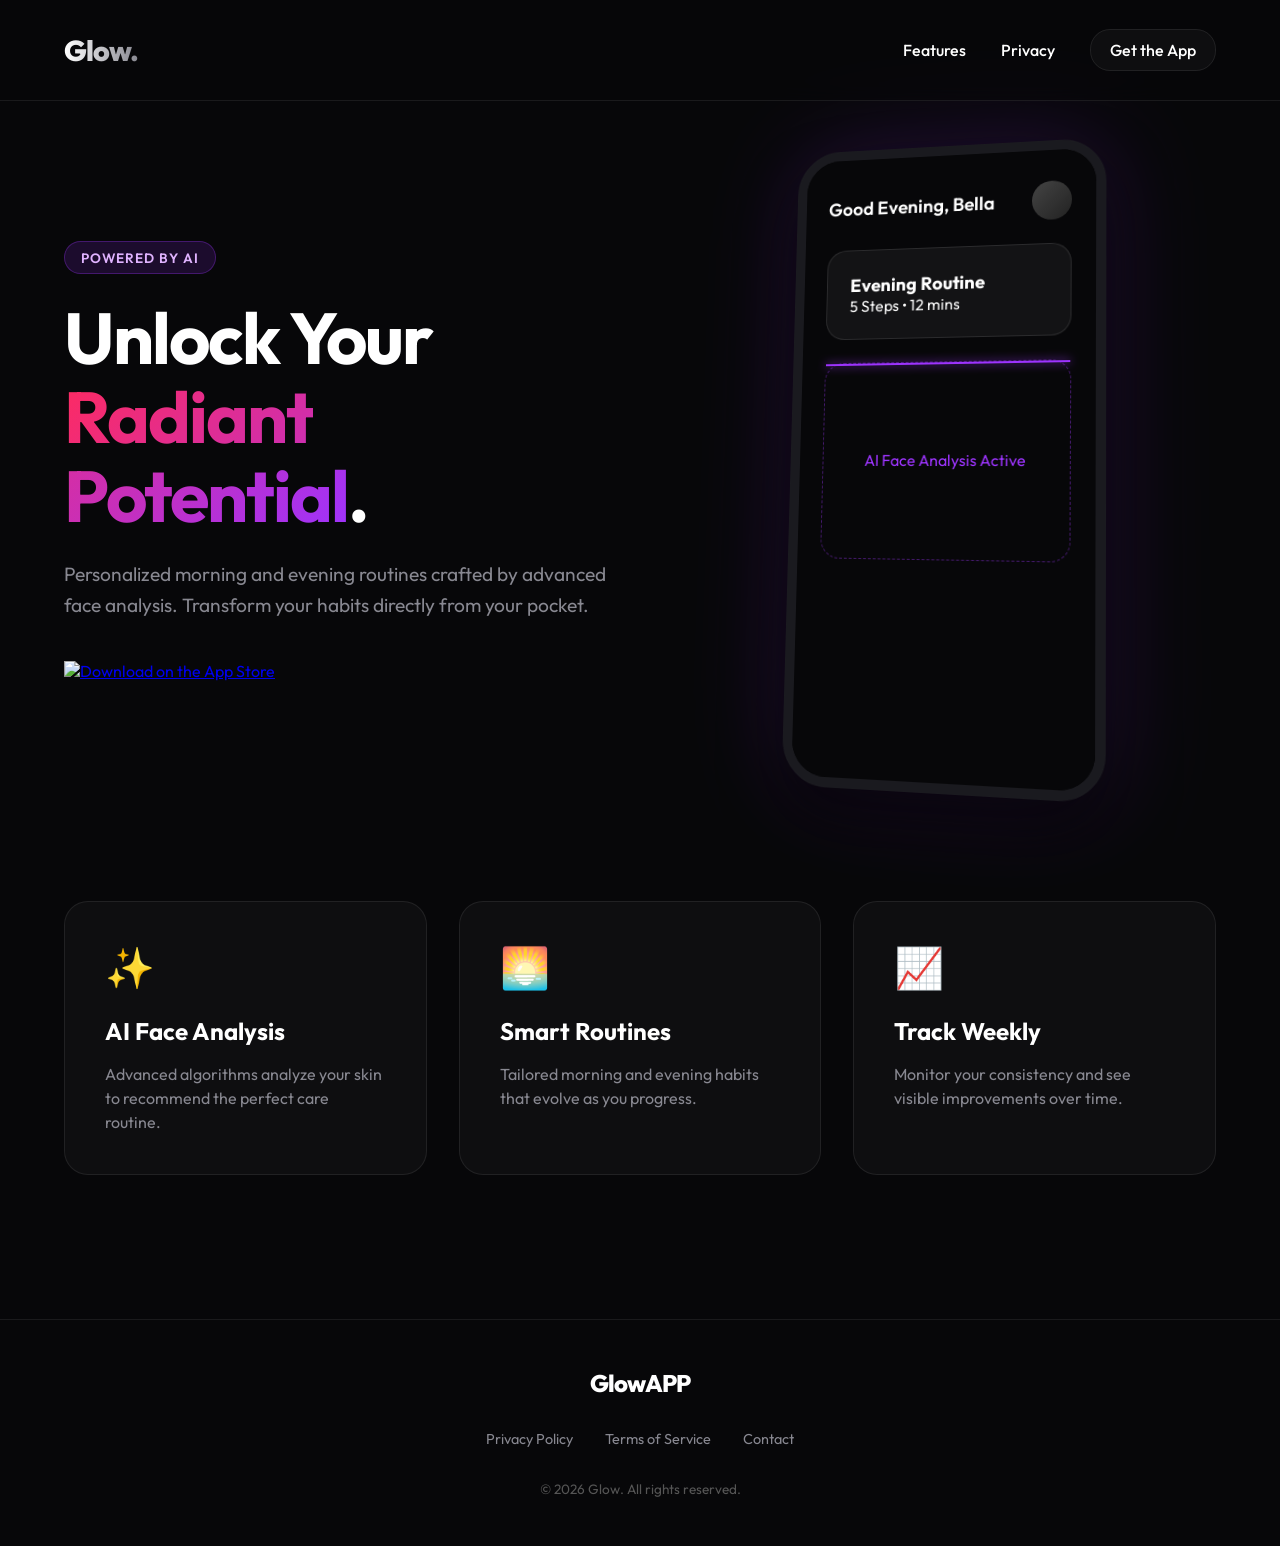
==== index.html @ a48e987e "feat: initial commit for landing page" ====
<!DOCTYPE html>
<html lang="en">
<head>
    <meta charset="UTF-8">
    <meta name="viewport" content="width=device-width, initial-scale=1.0">
    <title>Glow | AI Skincare & Routine Tracker</title>
    <meta name="description" content="Discover your perfect morning and evening routines with AI face analysis. Track your progress with Glow.">
    <link rel="preconnect" href="https://fonts.googleapis.com">
    <link rel="preconnect" href="https://fonts.gstatic.com" crossorigin>
    <link href="https://fonts.googleapis.com/css2?family=Outfit:wght@300;400;500;600;700&display=swap" rel="stylesheet">
    <link rel="stylesheet" href="style.css">
</head>
<body>
    <div class="ambient-glow glow-1"></div>
    <div class="ambient-glow glow-2"></div>
    
    <nav class="navbar">
        <div class="logo">Glow.</div>
        <div class="nav-links">
            <a href="#features">Features</a>
            <a href="privacy.html">Privacy</a>
            <a href="#" class="btn-nav">Get the App</a>
        </div>
    </nav>

    <main>
        <section class="hero">
            <div class="hero-content">
                <span class="badge">Powered by AI</span>
                <h1 class="reveal-text">Unlock Your <br><span class="gradient-text">Radiant Potential</span>.</h1>
                <p class="hero-subtitle">
                    Personalized morning and evening routines crafted by advanced face analysis. Transform your habits directly from your pocket.
                </p>
                <div class="cta-group">
                    <a href="#" class="btn-primary">
                        <img src="https://upload.wikimedia.org/wikipedia/commons/3/3c/Download_on_the_App_Store_Badge.svg" alt="Download on the App Store" class="app-store-badge">
                    </a>
                </div>
            </div>
            <div class="hero-visual">
                <div class="phone-mockup">
                    <div class="phone-screen">
                        <!-- Simulate app UI for premium feel -->
                        <div class="app-ui">
                            <div class="ui-header">
                                <div class="ui-greeting">Good Evening, Bella</div>
                                <div class="ui-avatar"></div>
                            </div>
                            <div class="ui-card glow-card">
                                <h3>Evening Routine</h3>
                                <p>5 Steps • 12 mins</p>
                            </div>
                            <div class="ui-analysis">
                                <div class="ai-scan-line"></div>
                                <span>AI Face Analysis Active</span>
                            </div>
                        </div>
                    </div>
                </div>
            </div>
        </section>

        <section id="features" class="features">
            <div class="feature-card">
                <div class="feature-icon">✨</div>
                <h3>AI Face Analysis</h3>
                <p>Advanced algorithms analyze your skin to recommend the perfect care routine.</p>
            </div>
            <div class="feature-card">
                <div class="feature-icon">🌅</div>
                <h3>Smart Routines</h3>
                <p>Tailored morning and evening habits that evolve as you progress.</p>
            </div>
            <div class="feature-card">
                <div class="feature-icon">📈</div>
                <h3>Track Weekly</h3>
                <p>Monitor your consistency and see visible improvements over time.</p>
            </div>
        </section>
    </main>

    <footer>
        <div class="footer-content">
            <div class="footer-logo">GlowAPP</div>
            <div class="footer-links">
                <a href="privacy.html">Privacy Policy</a>
                <a href="#">Terms of Service</a>
                <a href="#">Contact</a>
            </div>
            <p class="copyright">&copy; 2026 Glow. All rights reserved.</p>
        </div>
    </footer>

    <script src="script.js"></script>
</body>
</html>
---- style.css ----
:root {
    --bg-dark: #070709;
    --text-main: #ffffff;
    --text-muted: #888891;
    --brand-primary: #ff2a5f;
    --brand-secondary: #9d33ff;
    --surface: rgba(255, 255, 255, 0.03);
    --surface-border: rgba(255, 255, 255, 0.08);
}

* {
    margin: 0;
    padding: 0;
    box-sizing: border-box;
}

body, html {
    font-family: 'Outfit', sans-serif;
    background-color: var(--bg-dark);
    color: var(--text-main);
    overflow-x: hidden;
    scroll-behavior: smooth;
}

/* Ambient Background Glows */
.ambient-glow {
    position: absolute;
    border-radius: 50%;
    filter: blur(120px);
    z-index: -1;
    opacity: 0.4;
    animation: drift 20s infinite alternate ease-in-out;
}

.glow-1 {
    top: -10%;
    left: -10%;
    width: 600px;
    height: 600px;
    background: radial-gradient(circle, var(--brand-secondary), transparent 70%);
}

.glow-2 {
    bottom: 20%;
    right: -10%;
    width: 500px;
    height: 500px;
    background: radial-gradient(circle, var(--brand-primary), transparent 70%);
    animation-delay: -10s;
}

@keyframes drift {
    0% { transform: translate(0, 0) scale(1); }
    100% { transform: translate(50px, 100px) scale(1.2); }
}

/* Navbar */
.navbar {
    display: flex;
    justify-content: space-between;
    align-items: center;
    padding: 2rem 5%;
    background: rgba(7, 7, 9, 0.5);
    backdrop-filter: blur(10px);
    position: sticky;
    top: 0;
    z-index: 100;
    border-bottom: 1px solid var(--surface-border);
}

.logo {
    font-size: 1.8rem;
    font-weight: 800;
    letter-spacing: -1px;
    background: linear-gradient(90deg, #fff, var(--text-muted));
    -webkit-background-clip: text;
    -webkit-text-fill-color: transparent;
}

.nav-links a {
    color: var(--text-main);
    text-decoration: none;
    margin-left: 2rem;
    font-weight: 500;
    transition: color 0.3s;
}

.nav-links a:hover {
    color: var(--brand-primary);
}

.btn-nav {
    background: var(--surface);
    border: 1px solid var(--surface-border);
    padding: 0.6rem 1.2rem;
    border-radius: 20px;
}

.btn-nav:hover {
    background: rgba(255, 255, 255, 0.1);
    border-color: rgba(255, 255, 255, 0.2);
}

/* Hero Section */
.hero {
    display: flex;
    align-items: center;
    justify-content: space-between;
    min-height: 80vh;
    padding: 0 5%;
    gap: 4rem;
}

.hero-content {
    flex: 1;
    max-width: 600px;
}

.badge {
    display: inline-block;
    padding: 0.4rem 1rem;
    background: rgba(157, 51, 255, 0.15);
    color: #e0b3ff;
    border: 1px solid rgba(157, 51, 255, 0.3);
    border-radius: 20px;
    font-size: 0.85rem;
    font-weight: 600;
    margin-bottom: 1.5rem;
    text-transform: uppercase;
    letter-spacing: 1px;
}

.hero h1 {
    font-size: 4.5rem;
    font-weight: 700;
    line-height: 1.1;
    margin-bottom: 1.5rem;
    letter-spacing: -2px;
}

.gradient-text {
    background: linear-gradient(135deg, var(--brand-primary), var(--brand-secondary));
    -webkit-background-clip: text;
    -webkit-text-fill-color: transparent;
}

.hero-subtitle {
    font-size: 1.2rem;
    color: var(--text-muted);
    line-height: 1.6;
    margin-bottom: 2.5rem;
}

.cta-group {
    display: flex;
    align-items: center;
    gap: 1.5rem;
}

.app-store-badge {
    height: 50px;
    transition: transform 0.3s ease;
}

.app-store-badge:hover {
    transform: translateY(-3px) scale(1.02);
}

/* Hero Visual / Mockup */
.hero-visual {
    flex: 1;
    display: flex;
    justify-content: center;
    perspective: 1000px;
}

.phone-mockup {
    width: 320px;
    height: 650px;
    background: #000;
    border-radius: 45px;
    border: 10px solid #1a1a1f;
    box-shadow: 0 30px 60px rgba(0,0,0,0.6), 0 0 100px rgba(157, 51, 255, 0.2);
    position: relative;
    overflow: hidden;
    transform: rotateY(-10deg) rotateX(5deg);
    transition: transform 0.5s ease;
}

.phone-mockup:hover {
    transform: rotateY(0deg) rotateX(0deg);
}

.phone-screen {
    width: 100%;
    height: 100%;
    background: #070709;
    position: relative;
    padding: 2rem 1.5rem;
}

.app-ui {
    display: flex;
    flex-direction: column;
    gap: 1.5rem;
}

.ui-header {
    display: flex;
    justify-content: space-between;
    align-items: center;
}

.ui-greeting {
    font-size: 1.2rem;
    font-weight: 600;
}

.ui-avatar {
    width: 40px;
    height: 40px;
    border-radius: 50%;
    background: linear-gradient(135deg, #444, #222);
}

.glow-card {
    background: rgba(255, 255, 255, 0.05);
    border: 1px solid rgba(255, 255, 255, 0.1);
    padding: 1.5rem;
    border-radius: 20px;
    position: relative;
    overflow: hidden;
}

.glow-card::before {
    content: '';
    position: absolute;
    top: 0; left: -100%;
    width: 50%; height: 100%;
    background: linear-gradient(90deg, transparent, rgba(255,255,255,0.1), transparent);
    animation: shine 3s infinite;
}

@keyframes shine {
    100% { left: 200%; }
}

.ui-analysis {
    height: 200px;
    border-radius: 20px;
    border: 1px dashed rgba(157, 51, 255, 0.4);
    display: flex;
    align-items: center;
    justify-content: center;
    color: var(--brand-secondary);
    position: relative;
}

.ai-scan-line {
    position: absolute;
    top: 0;
    left: 0;
    width: 100%;
    height: 2px;
    background: var(--brand-secondary);
    box-shadow: 0 0 10px var(--brand-secondary);
    animation: scan 2s ease-in-out infinite alternate;
}

@keyframes scan {
    0% { top: 10%; }
    100% { top: 90%; }
}


/* Features Section */
.features {
    display: grid;
    grid-template-columns: repeat(auto-fit, minmax(300px, 1fr));
    gap: 2rem;
    padding: 5rem 5%;
}

.feature-card {
    background: var(--surface);
    border: 1px solid var(--surface-border);
    padding: 2.5rem;
    border-radius: 24px;
    transition: transform 0.3s, background 0.3s;
}

.feature-card:hover {
    transform: translateY(-10px);
    background: rgba(255, 255, 255, 0.06);
    border-color: rgba(255,255,255,0.15);
}

.feature-icon {
    font-size: 2.5rem;
    margin-bottom: 1.5rem;
}

.feature-card h3 {
    font-size: 1.5rem;
    margin-bottom: 1rem;
}

.feature-card p {
    color: var(--text-muted);
    line-height: 1.5;
}

/* Footer */
footer {
    border-top: 1px solid var(--surface-border);
    padding: 3rem 5%;
    margin-top: 4rem;
    text-align: center;
}

.footer-logo {
    font-weight: 800;
    font-size: 1.5rem;
    margin-bottom: 2rem;
    letter-spacing: -1px;
    color: #fff;
}

.footer-links {
    display: flex;
    justify-content: center;
    gap: 2rem;
    margin-bottom: 2rem;
}

.footer-links a {
    color: var(--text-muted);
    text-decoration: none;
    font-size: 0.9rem;
}

.footer-links a:hover {
    color: #fff;
}

.copyright {
    color: #555;
    font-size: 0.85rem;
}

/* Responsive */
@media (max-width: 900px) {
    .hero {
        flex-direction: column;
        text-align: center;
        padding-top: 3rem;
    }
    
    .hero h1 {
        font-size: 3rem;
    }
    
    .cta-group {
        justify-content: center;
    }
    
    .phone-mockup {
        transform: none;
        margin-top: 2rem;
    }
}
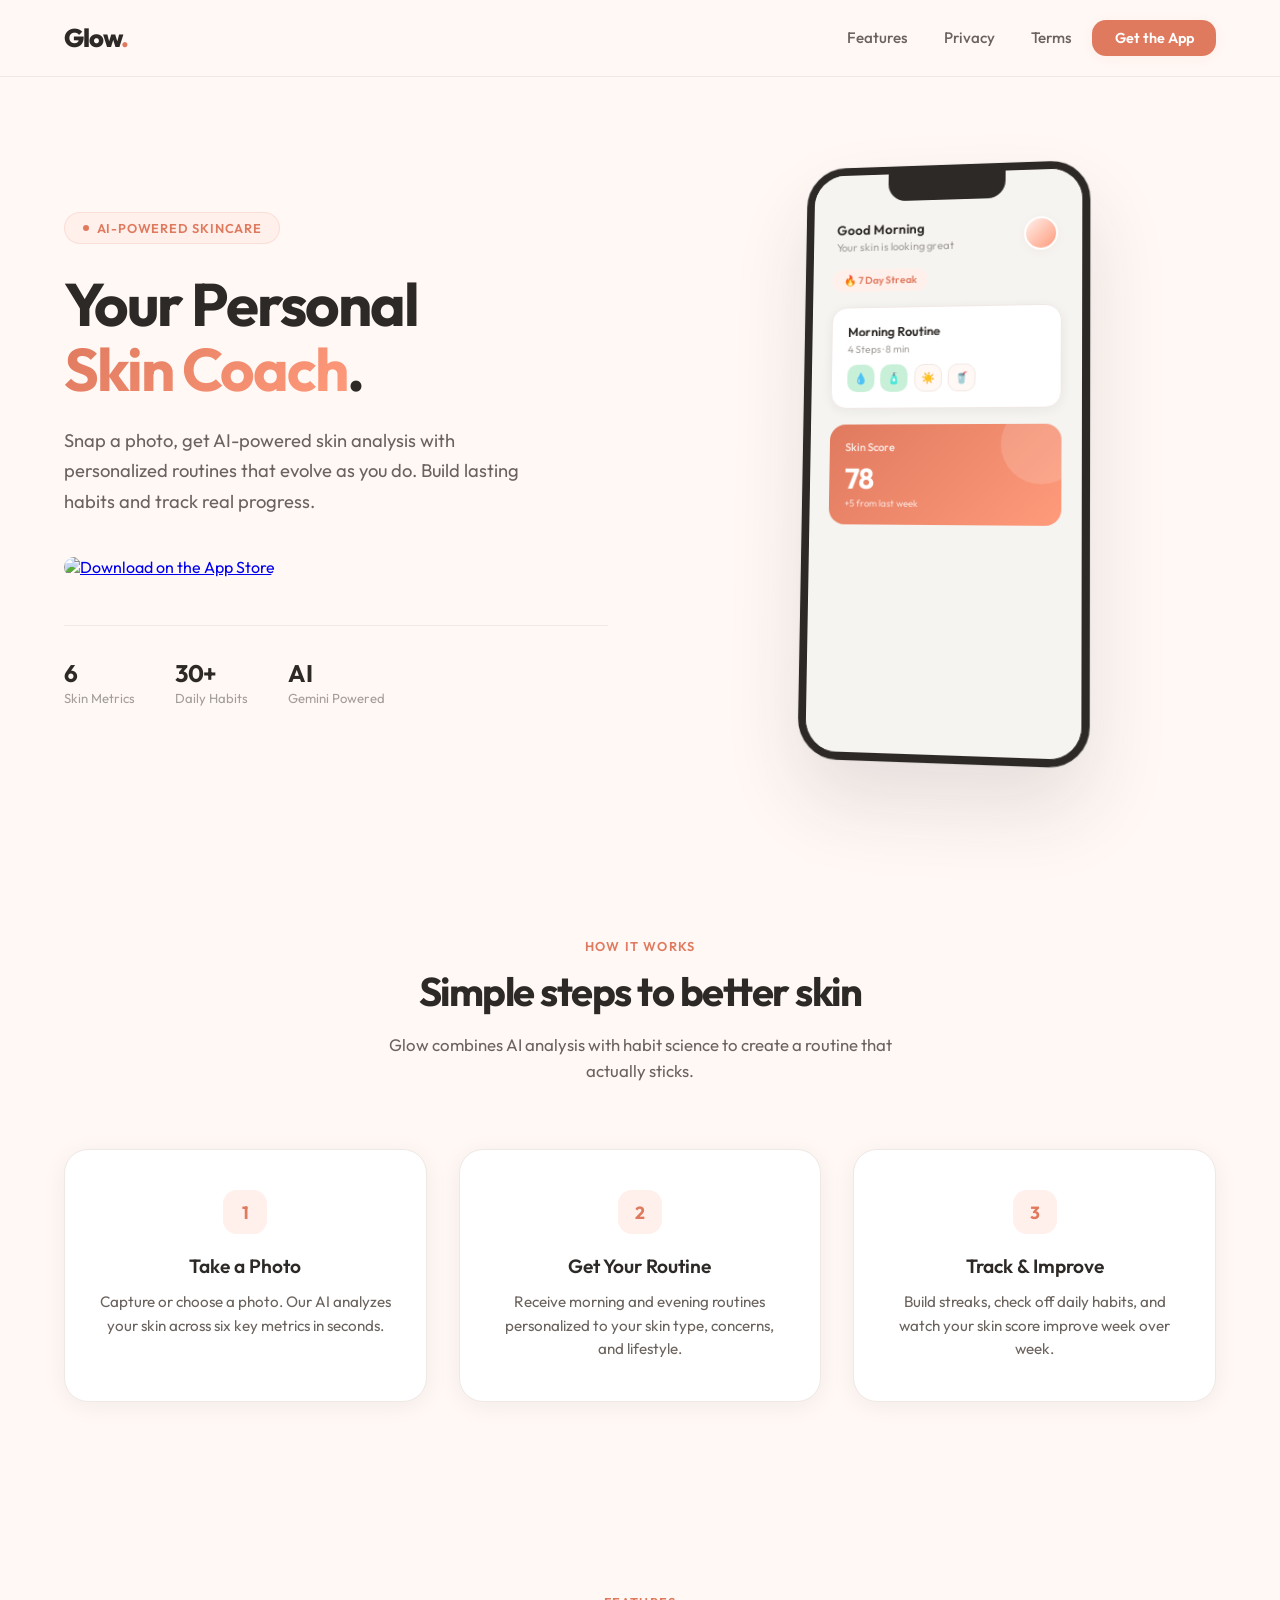
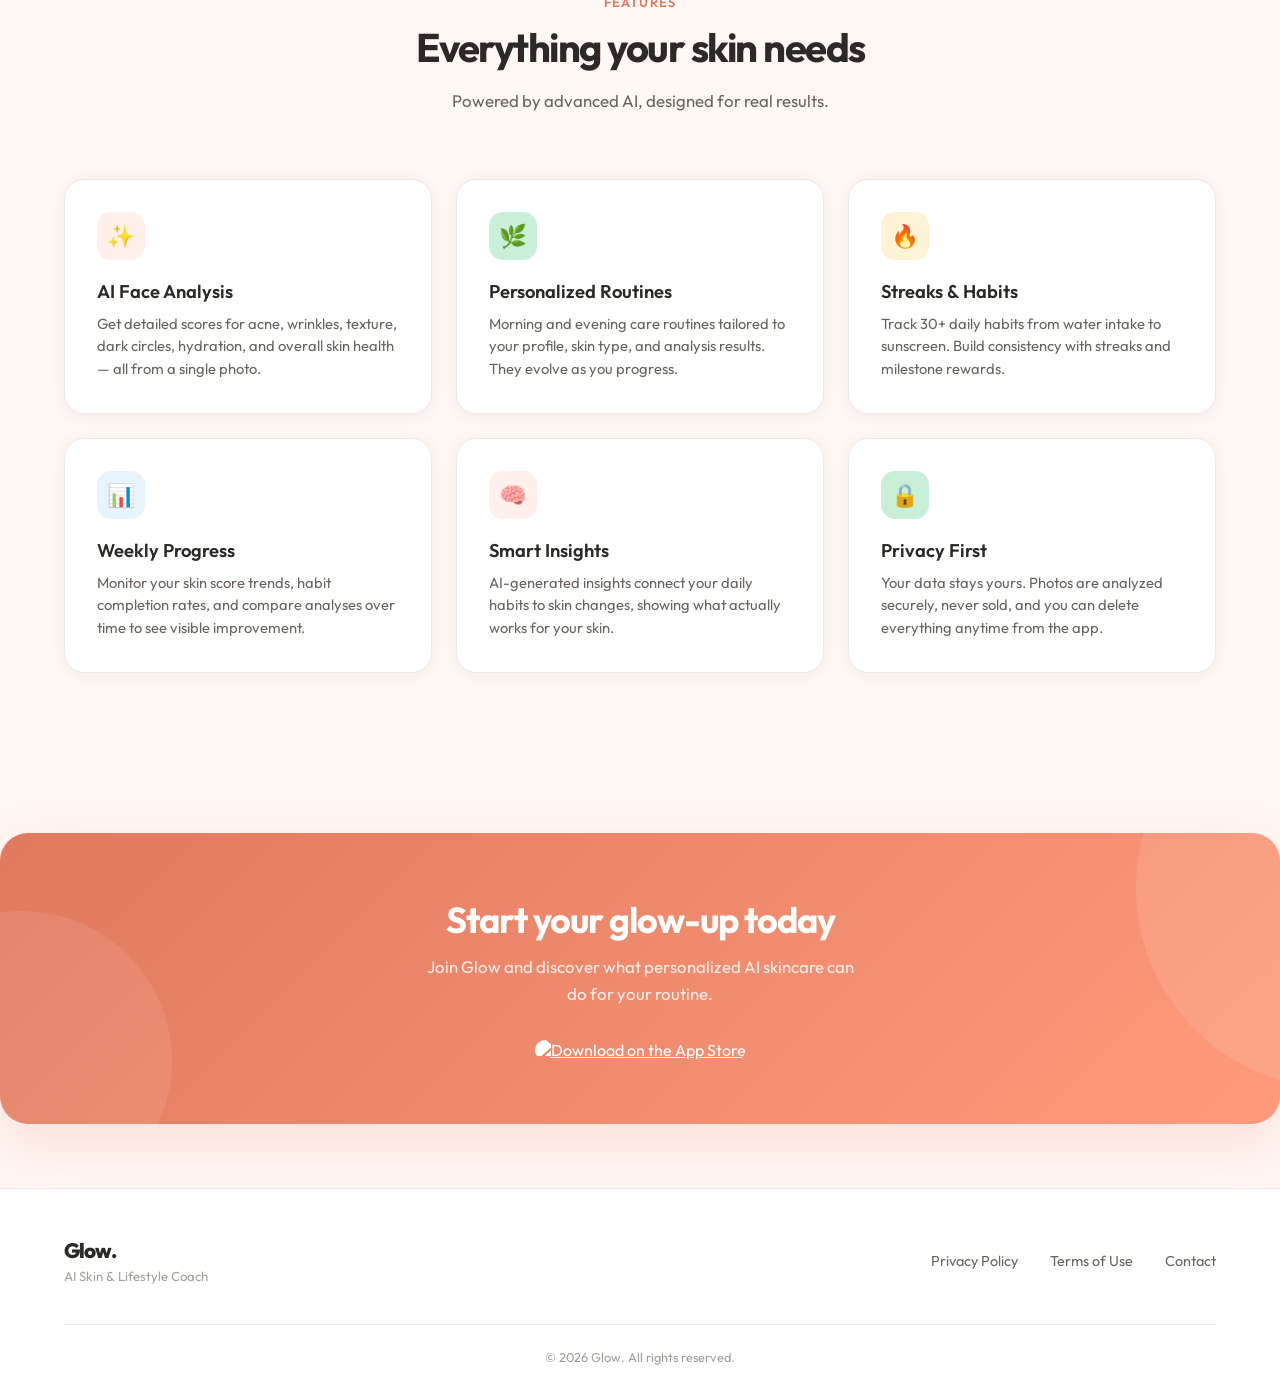
==== commit 835f1877: "redesign: warm coral/cream theme matching iOS app + real legal content - Rewrote style.css with Glow" ====
--- a/index.html
+++ b/index.html
@@ -3,56 +3,87 @@
 <head>
     <meta charset="UTF-8">
     <meta name="viewport" content="width=device-width, initial-scale=1.0">
-    <title>Glow | AI Skincare & Routine Tracker</title>
-    <meta name="description" content="Discover your perfect morning and evening routines with AI face analysis. Track your progress with Glow.">
+    <title>Glow — AI Skin & Lifestyle Coach</title>
+    <meta name="description" content="Personalized skincare routines powered by AI face analysis. Track your habits, build streaks, and watch your skin transform with Glow.">
+    <meta name="theme-color" content="#FFF8F5">
+    <meta property="og:title" content="Glow — AI Skin & Lifestyle Coach">
+    <meta property="og:description" content="Personalized skincare routines powered by AI face analysis.">
+    <meta property="og:type" content="website">
     <link rel="preconnect" href="https://fonts.googleapis.com">
     <link rel="preconnect" href="https://fonts.gstatic.com" crossorigin>
-    <link href="https://fonts.googleapis.com/css2?family=Outfit:wght@300;400;500;600;700&display=swap" rel="stylesheet">
+    <link href="https://fonts.googleapis.com/css2?family=Outfit:wght@300;400;500;600;700;800&display=swap" rel="stylesheet">
     <link rel="stylesheet" href="style.css">
 </head>
 <body>
     <div class="ambient-glow glow-1"></div>
     <div class="ambient-glow glow-2"></div>
-    
+    <div class="ambient-glow glow-3"></div>
+
     <nav class="navbar">
-        <div class="logo">Glow.</div>
+        <a href="/" class="logo">Glow<span>.</span></a>
         <div class="nav-links">
             <a href="#features">Features</a>
             <a href="privacy.html">Privacy</a>
-            <a href="#" class="btn-nav">Get the App</a>
+            <a href="terms.html">Terms</a>
+            <a href="#download" class="btn-nav">Get the App</a>
         </div>
     </nav>
 
     <main>
         <section class="hero">
             <div class="hero-content">
-                <span class="badge">Powered by AI</span>
-                <h1 class="reveal-text">Unlock Your <br><span class="gradient-text">Radiant Potential</span>.</h1>
+                <span class="badge">AI-Powered Skincare</span>
+                <h1>Your Personal<br><span class="gradient-text">Skin Coach</span>.</h1>
                 <p class="hero-subtitle">
-                    Personalized morning and evening routines crafted by advanced face analysis. Transform your habits directly from your pocket.
+                    Snap a photo, get AI-powered skin analysis with personalized routines that evolve as you do. Build lasting habits and track real progress.
                 </p>
-                <div class="cta-group">
-                    <a href="#" class="btn-primary">
-                        <img src="https://upload.wikimedia.org/wikipedia/commons/3/3c/Download_on_the_App_Store_Badge.svg" alt="Download on the App Store" class="app-store-badge">
+                <div class="cta-group" id="download">
+                    <a href="https://apps.apple.com">
+                        <img src="https://developer.apple.com/assets/elements/badges/download-on-the-app-store.svg" alt="Download on the App Store" class="app-store-badge">
                     </a>
+                </div>
+                <div class="hero-stats">
+                    <div class="stat">
+                        <span class="stat-value">6</span>
+                        <span class="stat-label">Skin Metrics</span>
+                    </div>
+                    <div class="stat">
+                        <span class="stat-value">30+</span>
+                        <span class="stat-label">Daily Habits</span>
+                    </div>
+                    <div class="stat">
+                        <span class="stat-value">AI</span>
+                        <span class="stat-label">Gemini Powered</span>
+                    </div>
                 </div>
             </div>
             <div class="hero-visual">
                 <div class="phone-mockup">
+                    <div class="phone-notch"></div>
                     <div class="phone-screen">
-                        <!-- Simulate app UI for premium feel -->
                         <div class="app-ui">
                             <div class="ui-header">
-                                <div class="ui-greeting">Good Evening, Bella</div>
+                                <div class="ui-greeting">
+                                    Good Morning
+                                    <small>Your skin is looking great</small>
+                                </div>
                                 <div class="ui-avatar"></div>
                             </div>
-                            <div class="ui-card glow-card">
-                                <h3>Evening Routine</h3>
-                                <p>5 Steps • 12 mins</p>
+                            <div class="ui-streak">🔥 7 Day Streak</div>
+                            <div class="ui-card">
+                                <h3>Morning Routine</h3>
+                                <p>4 Steps · 8 min</p>
+                                <div class="ui-card-habits">
+                                    <div class="habit-dot done">💧</div>
+                                    <div class="habit-dot done">🧴</div>
+                                    <div class="habit-dot">☀️</div>
+                                    <div class="habit-dot">🥤</div>
+                                </div>
                             </div>
-                            <div class="ui-analysis">
-                                <div class="ai-scan-line"></div>
-                                <span>AI Face Analysis Active</span>
+                            <div class="ui-score">
+                                <h3>Skin Score</h3>
+                                <div class="score-value">78</div>
+                                <div class="score-label">+5 from last week</div>
                             </div>
                         </div>
                     </div>
@@ -60,32 +91,90 @@
             </div>
         </section>
 
-        <section id="features" class="features">
-            <div class="feature-card">
-                <div class="feature-icon">✨</div>
-                <h3>AI Face Analysis</h3>
-                <p>Advanced algorithms analyze your skin to recommend the perfect care routine.</p>
+        <section class="how-it-works">
+            <div class="section-header">
+                <div class="section-eyebrow reveal">How It Works</div>
+                <h2 class="section-title reveal reveal-delay-1">Simple steps to better skin</h2>
+                <p class="section-subtitle reveal reveal-delay-2">Glow combines AI analysis with habit science to create a routine that actually sticks.</p>
             </div>
-            <div class="feature-card">
-                <div class="feature-icon">🌅</div>
-                <h3>Smart Routines</h3>
-                <p>Tailored morning and evening habits that evolve as you progress.</p>
-            </div>
-            <div class="feature-card">
-                <div class="feature-icon">📈</div>
-                <h3>Track Weekly</h3>
-                <p>Monitor your consistency and see visible improvements over time.</p>
+            <div class="steps">
+                <div class="step reveal">
+                    <div class="step-number">1</div>
+                    <h3>Take a Photo</h3>
+                    <p>Capture or choose a photo. Our AI analyzes your skin across six key metrics in seconds.</p>
+                </div>
+                <div class="step reveal reveal-delay-1">
+                    <div class="step-number">2</div>
+                    <h3>Get Your Routine</h3>
+                    <p>Receive morning and evening routines personalized to your skin type, concerns, and lifestyle.</p>
+                </div>
+                <div class="step reveal reveal-delay-2">
+                    <div class="step-number">3</div>
+                    <h3>Track & Improve</h3>
+                    <p>Build streaks, check off daily habits, and watch your skin score improve week over week.</p>
+                </div>
             </div>
         </section>
+
+        <section id="features" class="features">
+            <div class="section-header">
+                <div class="section-eyebrow reveal">Features</div>
+                <h2 class="section-title reveal reveal-delay-1">Everything your skin needs</h2>
+                <p class="section-subtitle reveal reveal-delay-2">Powered by advanced AI, designed for real results.</p>
+            </div>
+            <div class="features-grid">
+                <div class="feature-card reveal">
+                    <div class="feature-icon coral">✨</div>
+                    <h3>AI Face Analysis</h3>
+                    <p>Get detailed scores for acne, wrinkles, texture, dark circles, hydration, and overall skin health — all from a single photo.</p>
+                </div>
+                <div class="feature-card reveal reveal-delay-1">
+                    <div class="feature-icon green">🌿</div>
+                    <h3>Personalized Routines</h3>
+                    <p>Morning and evening care routines tailored to your profile, skin type, and analysis results. They evolve as you progress.</p>
+                </div>
+                <div class="feature-card reveal reveal-delay-2">
+                    <div class="feature-icon gold">🔥</div>
+                    <h3>Streaks & Habits</h3>
+                    <p>Track 30+ daily habits from water intake to sunscreen. Build consistency with streaks and milestone rewards.</p>
+                </div>
+                <div class="feature-card reveal reveal-delay-3">
+                    <div class="feature-icon blue">📊</div>
+                    <h3>Weekly Progress</h3>
+                    <p>Monitor your skin score trends, habit completion rates, and compare analyses over time to see visible improvement.</p>
+                </div>
+                <div class="feature-card reveal reveal-delay-4">
+                    <div class="feature-icon coral">🧠</div>
+                    <h3>Smart Insights</h3>
+                    <p>AI-generated insights connect your daily habits to skin changes, showing what actually works for your skin.</p>
+                </div>
+                <div class="feature-card reveal reveal-delay-4">
+                    <div class="feature-icon green">🔒</div>
+                    <h3>Privacy First</h3>
+                    <p>Your data stays yours. Photos are analyzed securely, never sold, and you can delete everything anytime from the app.</p>
+                </div>
+            </div>
+        </section>
+
+        <div class="cta-banner reveal">
+            <h2>Start your glow-up today</h2>
+            <p>Join Glow and discover what personalized AI skincare can do for your routine.</p>
+            <a href="https://apps.apple.com">
+                <img src="https://developer.apple.com/assets/elements/badges/download-on-the-app-store.svg" alt="Download on the App Store" class="app-store-badge">
+            </a>
+        </div>
     </main>
 
     <footer>
         <div class="footer-content">
-            <div class="footer-logo">GlowAPP</div>
+            <div class="footer-left">
+                <div class="footer-logo">Glow.</div>
+                <div class="footer-tagline">AI Skin & Lifestyle Coach</div>
+            </div>
             <div class="footer-links">
                 <a href="privacy.html">Privacy Policy</a>
-                <a href="#">Terms of Service</a>
-                <a href="#">Contact</a>
+                <a href="terms.html">Terms of Use</a>
+                <a href="mailto:support@glowskin.app">Contact</a>
             </div>
             <p class="copyright">&copy; 2026 Glow. All rights reserved.</p>
         </div>
--- a/style.css
+++ b/style.css
@@ -1,11 +1,22 @@
 :root {
-    --bg-dark: #070709;
-    --text-main: #ffffff;
-    --text-muted: #888891;
-    --brand-primary: #ff2a5f;
-    --brand-secondary: #9d33ff;
-    --surface: rgba(255, 255, 255, 0.03);
-    --surface-border: rgba(255, 255, 255, 0.08);
+    --bg-primary: #FFF8F5;
+    --bg-secondary: #F5F4F1;
+    --bg-white: #FFFFFF;
+    --text-primary: #2D2926;
+    --text-secondary: #6B635E;
+    --text-tertiary: #A39E99;
+    --coral: #E07A5F;
+    --coral-light: #FF9A7B;
+    --coral-soft: #FFF0EB;
+    --green: #3D8A5A;
+    --green-light: #C8F0D8;
+    --border: #F0E8E4;
+    --border-subtle: #E5E4E1;
+    --shadow-warm: rgba(224, 122, 95, 0.08);
+    --shadow-soft: rgba(45, 41, 38, 0.06);
+    --surface-glass: rgba(255, 255, 255, 0.72);
+    --pro-gold-start: #FFC107;
+    --pro-gold-end: #FF9800;
 }
 
 * {
@@ -16,42 +27,58 @@
 
 body, html {
     font-family: 'Outfit', sans-serif;
-    background-color: var(--bg-dark);
-    color: var(--text-main);
+    background-color: var(--bg-primary);
+    color: var(--text-primary);
     overflow-x: hidden;
     scroll-behavior: smooth;
-}
-
-/* Ambient Background Glows */
+    -webkit-font-smoothing: antialiased;
+    -moz-osx-font-smoothing: grayscale;
+}
+
+::selection {
+    background: var(--coral-soft);
+    color: var(--coral);
+}
+
+/* Ambient Background */
 .ambient-glow {
-    position: absolute;
+    position: fixed;
     border-radius: 50%;
-    filter: blur(120px);
+    filter: blur(140px);
     z-index: -1;
-    opacity: 0.4;
-    animation: drift 20s infinite alternate ease-in-out;
+    pointer-events: none;
 }
 
 .glow-1 {
-    top: -10%;
-    left: -10%;
+    top: -200px;
+    right: -100px;
     width: 600px;
     height: 600px;
-    background: radial-gradient(circle, var(--brand-secondary), transparent 70%);
+    background: radial-gradient(circle, rgba(224, 122, 95, 0.12), transparent 70%);
+    animation: drift 25s infinite alternate ease-in-out;
 }
 
 .glow-2 {
-    bottom: 20%;
-    right: -10%;
+    bottom: 30%;
+    left: -150px;
     width: 500px;
     height: 500px;
-    background: radial-gradient(circle, var(--brand-primary), transparent 70%);
-    animation-delay: -10s;
+    background: radial-gradient(circle, rgba(255, 154, 123, 0.1), transparent 70%);
+    animation: drift 20s infinite alternate-reverse ease-in-out;
+}
+
+.glow-3 {
+    top: 50%;
+    right: -200px;
+    width: 400px;
+    height: 400px;
+    background: radial-gradient(circle, rgba(61, 138, 90, 0.06), transparent 70%);
+    animation: drift 30s infinite alternate ease-in-out;
 }
 
 @keyframes drift {
     0% { transform: translate(0, 0) scale(1); }
-    100% { transform: translate(50px, 100px) scale(1.2); }
+    100% { transform: translate(40px, 60px) scale(1.15); }
 }
 
 /* Navbar */
@@ -59,313 +86,822 @@
     display: flex;
     justify-content: space-between;
     align-items: center;
-    padding: 2rem 5%;
-    background: rgba(7, 7, 9, 0.5);
-    backdrop-filter: blur(10px);
+    padding: 1.25rem 5%;
+    background: rgba(255, 248, 245, 0.8);
+    backdrop-filter: blur(20px);
+    -webkit-backdrop-filter: blur(20px);
     position: sticky;
     top: 0;
     z-index: 100;
-    border-bottom: 1px solid var(--surface-border);
+    border-bottom: 1px solid var(--border);
 }
 
 .logo {
-    font-size: 1.8rem;
+    font-size: 1.6rem;
     font-weight: 800;
     letter-spacing: -1px;
-    background: linear-gradient(90deg, #fff, var(--text-muted));
+    color: var(--text-primary);
+    text-decoration: none;
+}
+
+.logo span {
+    color: var(--coral);
+}
+
+.nav-links {
+    display: flex;
+    align-items: center;
+    gap: 0.25rem;
+}
+
+.nav-links a {
+    color: var(--text-secondary);
+    text-decoration: none;
+    font-weight: 500;
+    font-size: 0.95rem;
+    padding: 0.5rem 1rem;
+    border-radius: 12px;
+    transition: color 0.25s, background 0.25s;
+}
+
+.nav-links a:hover {
+    color: var(--text-primary);
+    background: rgba(224, 122, 95, 0.06);
+}
+
+.btn-nav {
+    background: var(--coral) !important;
+    color: #fff !important;
+    padding: 0.55rem 1.4rem !important;
+    border-radius: 14px !important;
+    font-weight: 600 !important;
+    font-size: 0.9rem !important;
+    transition: transform 0.25s, box-shadow 0.25s, background 0.25s !important;
+    box-shadow: 0 2px 12px var(--shadow-warm);
+}
+
+.btn-nav:hover {
+    background: var(--coral-light) !important;
+    transform: translateY(-1px);
+    box-shadow: 0 4px 20px rgba(224, 122, 95, 0.2) !important;
+}
+
+/* Hero Section */
+.hero {
+    display: flex;
+    align-items: center;
+    justify-content: space-between;
+    min-height: 85vh;
+    padding: 4rem 5%;
+    gap: 4rem;
+    max-width: 1400px;
+    margin: 0 auto;
+}
+
+.hero-content {
+    flex: 1;
+    max-width: 560px;
+}
+
+.badge {
+    display: inline-flex;
+    align-items: center;
+    gap: 0.5rem;
+    padding: 0.45rem 1.1rem;
+    background: var(--coral-soft);
+    color: var(--coral);
+    border: 1px solid rgba(224, 122, 95, 0.15);
+    border-radius: 100px;
+    font-size: 0.8rem;
+    font-weight: 600;
+    margin-bottom: 1.75rem;
+    text-transform: uppercase;
+    letter-spacing: 0.8px;
+}
+
+.badge::before {
+    content: '';
+    width: 6px;
+    height: 6px;
+    border-radius: 50%;
+    background: var(--coral);
+    animation: pulse-dot 2s infinite;
+}
+
+@keyframes pulse-dot {
+    0%, 100% { opacity: 1; transform: scale(1); }
+    50% { opacity: 0.5; transform: scale(0.8); }
+}
+
+.hero h1 {
+    font-size: 3.75rem;
+    font-weight: 700;
+    line-height: 1.08;
+    margin-bottom: 1.5rem;
+    letter-spacing: -2px;
+    color: var(--text-primary);
+}
+
+.gradient-text {
+    background: linear-gradient(135deg, var(--coral), var(--coral-light));
     -webkit-background-clip: text;
     -webkit-text-fill-color: transparent;
-}
-
-.nav-links a {
-    color: var(--text-main);
-    text-decoration: none;
-    margin-left: 2rem;
-    font-weight: 500;
-    transition: color 0.3s;
-}
-
-.nav-links a:hover {
-    color: var(--brand-primary);
-}
-
-.btn-nav {
-    background: var(--surface);
-    border: 1px solid var(--surface-border);
-    padding: 0.6rem 1.2rem;
-    border-radius: 20px;
-}
-
-.btn-nav:hover {
-    background: rgba(255, 255, 255, 0.1);
-    border-color: rgba(255, 255, 255, 0.2);
-}
-
-/* Hero Section */
-.hero {
-    display: flex;
-    align-items: center;
-    justify-content: space-between;
-    min-height: 80vh;
-    padding: 0 5%;
-    gap: 4rem;
-}
-
-.hero-content {
-    flex: 1;
-    max-width: 600px;
-}
-
-.badge {
-    display: inline-block;
-    padding: 0.4rem 1rem;
-    background: rgba(157, 51, 255, 0.15);
-    color: #e0b3ff;
-    border: 1px solid rgba(157, 51, 255, 0.3);
-    border-radius: 20px;
-    font-size: 0.85rem;
-    font-weight: 600;
-    margin-bottom: 1.5rem;
-    text-transform: uppercase;
-    letter-spacing: 1px;
-}
-
-.hero h1 {
-    font-size: 4.5rem;
+    background-clip: text;
+}
+
+.hero-subtitle {
+    font-size: 1.15rem;
+    color: var(--text-secondary);
+    line-height: 1.65;
+    margin-bottom: 2.5rem;
+    max-width: 480px;
+}
+
+.cta-group {
+    display: flex;
+    align-items: center;
+    gap: 1.5rem;
+}
+
+.app-store-badge {
+    height: 48px;
+    transition: transform 0.3s ease, opacity 0.3s;
+    border-radius: 10px;
+}
+
+.app-store-badge:hover {
+    transform: translateY(-2px) scale(1.02);
+}
+
+.hero-stats {
+    display: flex;
+    gap: 2.5rem;
+    margin-top: 3rem;
+    padding-top: 2rem;
+    border-top: 1px solid var(--border);
+}
+
+.stat {
+    display: flex;
+    flex-direction: column;
+}
+
+.stat-value {
+    font-size: 1.5rem;
     font-weight: 700;
-    line-height: 1.1;
-    margin-bottom: 1.5rem;
-    letter-spacing: -2px;
-}
-
-.gradient-text {
-    background: linear-gradient(135deg, var(--brand-primary), var(--brand-secondary));
-    -webkit-background-clip: text;
-    -webkit-text-fill-color: transparent;
-}
-
-.hero-subtitle {
-    font-size: 1.2rem;
-    color: var(--text-muted);
-    line-height: 1.6;
-    margin-bottom: 2.5rem;
-}
-
-.cta-group {
-    display: flex;
-    align-items: center;
-    gap: 1.5rem;
-}
-
-.app-store-badge {
-    height: 50px;
-    transition: transform 0.3s ease;
-}
-
-.app-store-badge:hover {
-    transform: translateY(-3px) scale(1.02);
-}
-
-/* Hero Visual / Mockup */
+    color: var(--text-primary);
+    letter-spacing: -0.5px;
+}
+
+.stat-label {
+    font-size: 0.82rem;
+    color: var(--text-tertiary);
+    margin-top: 0.15rem;
+}
+
+/* Phone Mockup */
 .hero-visual {
     flex: 1;
     display: flex;
     justify-content: center;
-    perspective: 1000px;
+    perspective: 1200px;
 }
 
 .phone-mockup {
-    width: 320px;
-    height: 650px;
-    background: #000;
-    border-radius: 45px;
-    border: 10px solid #1a1a1f;
-    box-shadow: 0 30px 60px rgba(0,0,0,0.6), 0 0 100px rgba(157, 51, 255, 0.2);
+    width: 290px;
+    height: 600px;
+    background: var(--bg-primary);
+    border-radius: 40px;
+    border: 8px solid var(--text-primary);
+    box-shadow:
+        0 40px 80px rgba(45, 41, 38, 0.12),
+        0 0 0 1px rgba(45, 41, 38, 0.05),
+        inset 0 0 0 1px rgba(255, 255, 255, 0.3);
     position: relative;
     overflow: hidden;
-    transform: rotateY(-10deg) rotateX(5deg);
-    transition: transform 0.5s ease;
+    transform: rotateY(-8deg) rotateX(4deg);
+    transition: transform 0.6s cubic-bezier(0.23, 1, 0.32, 1);
 }
 
 .phone-mockup:hover {
     transform: rotateY(0deg) rotateX(0deg);
+}
+
+.phone-notch {
+    position: absolute;
+    top: 0;
+    left: 50%;
+    transform: translateX(-50%);
+    width: 120px;
+    height: 28px;
+    background: var(--text-primary);
+    border-radius: 0 0 18px 18px;
+    z-index: 10;
 }
 
 .phone-screen {
     width: 100%;
     height: 100%;
-    background: #070709;
+    background: var(--bg-secondary);
     position: relative;
-    padding: 2rem 1.5rem;
+    padding: 3rem 1.25rem 1.5rem;
+    overflow: hidden;
 }
 
 .app-ui {
     display: flex;
     flex-direction: column;
-    gap: 1.5rem;
+    gap: 1rem;
 }
 
 .ui-header {
     display: flex;
     justify-content: space-between;
     align-items: center;
+    padding: 0 0.25rem;
 }
 
 .ui-greeting {
+    font-size: 0.85rem;
+    font-weight: 600;
+    color: var(--text-primary);
+}
+
+.ui-greeting small {
+    display: block;
+    font-size: 0.7rem;
+    font-weight: 400;
+    color: var(--text-tertiary);
+    margin-top: 2px;
+}
+
+.ui-avatar {
+    width: 34px;
+    height: 34px;
+    border-radius: 50%;
+    background: linear-gradient(135deg, var(--coral-soft), var(--coral-light));
+    border: 2px solid #fff;
+    box-shadow: 0 2px 8px var(--shadow-warm);
+}
+
+.ui-streak {
+    display: inline-flex;
+    align-items: center;
+    gap: 0.35rem;
+    background: var(--coral-soft);
+    padding: 0.3rem 0.75rem;
+    border-radius: 100px;
+    font-size: 0.65rem;
+    font-weight: 600;
+    color: var(--coral);
+    width: fit-content;
+}
+
+.ui-card {
+    background: #fff;
+    border: 1px solid var(--border);
+    padding: 1rem;
+    border-radius: 16px;
+    box-shadow: 0 2px 12px var(--shadow-soft);
+}
+
+.ui-card h3 {
+    font-size: 0.8rem;
+    font-weight: 600;
+    color: var(--text-primary);
+    margin-bottom: 0.25rem;
+}
+
+.ui-card p {
+    font-size: 0.65rem;
+    color: var(--text-tertiary);
+}
+
+.ui-card-habits {
+    display: flex;
+    gap: 0.4rem;
+    margin-top: 0.6rem;
+}
+
+.habit-dot {
+    width: 28px;
+    height: 28px;
+    border-radius: 10px;
+    display: flex;
+    align-items: center;
+    justify-content: center;
+    font-size: 0.7rem;
+    border: 1px solid var(--border);
+    background: var(--bg-primary);
+}
+
+.habit-dot.done {
+    background: var(--green-light);
+    border-color: transparent;
+}
+
+.ui-score {
+    background: linear-gradient(135deg, var(--coral), var(--coral-light));
+    padding: 1rem;
+    border-radius: 16px;
+    color: #fff;
+    position: relative;
+    overflow: hidden;
+}
+
+.ui-score::after {
+    content: '';
+    position: absolute;
+    top: -20px;
+    right: -20px;
+    width: 80px;
+    height: 80px;
+    border-radius: 50%;
+    background: rgba(255, 255, 255, 0.15);
+}
+
+.ui-score h3 {
+    font-size: 0.7rem;
+    font-weight: 500;
+    opacity: 0.85;
+    margin-bottom: 0.35rem;
+}
+
+.ui-score .score-value {
+    font-size: 1.8rem;
+    font-weight: 700;
+    letter-spacing: -1px;
+}
+
+.ui-score .score-label {
+    font-size: 0.6rem;
+    opacity: 0.75;
+    margin-top: 0.1rem;
+}
+
+/* How It Works */
+.how-it-works {
+    padding: 6rem 5%;
+    max-width: 1400px;
+    margin: 0 auto;
+}
+
+.section-header {
+    text-align: center;
+    margin-bottom: 4rem;
+}
+
+.section-eyebrow {
+    font-size: 0.8rem;
+    font-weight: 600;
+    text-transform: uppercase;
+    letter-spacing: 1.2px;
+    color: var(--coral);
+    margin-bottom: 0.75rem;
+}
+
+.section-title {
+    font-size: 2.5rem;
+    font-weight: 700;
+    letter-spacing: -1.5px;
+    color: var(--text-primary);
+    margin-bottom: 1rem;
+}
+
+.section-subtitle {
+    font-size: 1.05rem;
+    color: var(--text-secondary);
+    max-width: 520px;
+    margin: 0 auto;
+    line-height: 1.6;
+}
+
+.steps {
+    display: grid;
+    grid-template-columns: repeat(3, 1fr);
+    gap: 2rem;
+}
+
+.step {
+    text-align: center;
+    padding: 2.5rem 2rem;
+    border-radius: 24px;
+    background: var(--bg-white);
+    border: 1px solid var(--border);
+    box-shadow: 0 4px 24px var(--shadow-soft);
+    transition: transform 0.4s cubic-bezier(0.23, 1, 0.32, 1), box-shadow 0.4s;
+    position: relative;
+}
+
+.step:hover {
+    transform: translateY(-6px);
+    box-shadow: 0 12px 40px rgba(45, 41, 38, 0.1);
+}
+
+.step-number {
+    display: inline-flex;
+    align-items: center;
+    justify-content: center;
+    width: 44px;
+    height: 44px;
+    border-radius: 14px;
+    background: var(--coral-soft);
+    color: var(--coral);
+    font-weight: 700;
+    font-size: 1.1rem;
+    margin-bottom: 1.25rem;
+}
+
+.step h3 {
     font-size: 1.2rem;
     font-weight: 600;
-}
-
-.ui-avatar {
-    width: 40px;
-    height: 40px;
-    border-radius: 50%;
-    background: linear-gradient(135deg, #444, #222);
-}
-
-.glow-card {
-    background: rgba(255, 255, 255, 0.05);
-    border: 1px solid rgba(255, 255, 255, 0.1);
-    padding: 1.5rem;
+    margin-bottom: 0.75rem;
+    color: var(--text-primary);
+}
+
+.step p {
+    color: var(--text-secondary);
+    line-height: 1.55;
+    font-size: 0.95rem;
+}
+
+/* Features Section */
+.features {
+    padding: 6rem 5%;
+    max-width: 1400px;
+    margin: 0 auto;
+}
+
+.features-grid {
+    display: grid;
+    grid-template-columns: repeat(auto-fit, minmax(300px, 1fr));
+    gap: 1.5rem;
+}
+
+.feature-card {
+    background: var(--bg-white);
+    border: 1px solid var(--border);
+    padding: 2rem;
     border-radius: 20px;
+    box-shadow: 0 2px 16px var(--shadow-soft);
+    transition: transform 0.4s cubic-bezier(0.23, 1, 0.32, 1), box-shadow 0.4s;
     position: relative;
     overflow: hidden;
 }
 
-.glow-card::before {
+.feature-card::before {
     content: '';
-    position: absolute;
-    top: 0; left: -100%;
-    width: 50%; height: 100%;
-    background: linear-gradient(90deg, transparent, rgba(255,255,255,0.1), transparent);
-    animation: shine 3s infinite;
-}
-
-@keyframes shine {
-    100% { left: 200%; }
-}
-
-.ui-analysis {
-    height: 200px;
-    border-radius: 20px;
-    border: 1px dashed rgba(157, 51, 255, 0.4);
-    display: flex;
-    align-items: center;
-    justify-content: center;
-    color: var(--brand-secondary);
-    position: relative;
-}
-
-.ai-scan-line {
     position: absolute;
     top: 0;
     left: 0;
-    width: 100%;
-    height: 2px;
-    background: var(--brand-secondary);
-    box-shadow: 0 0 10px var(--brand-secondary);
-    animation: scan 2s ease-in-out infinite alternate;
-}
-
-@keyframes scan {
-    0% { top: 10%; }
-    100% { top: 90%; }
-}
-
-
-/* Features Section */
-.features {
-    display: grid;
-    grid-template-columns: repeat(auto-fit, minmax(300px, 1fr));
-    gap: 2rem;
-    padding: 5rem 5%;
-}
-
-.feature-card {
-    background: var(--surface);
-    border: 1px solid var(--surface-border);
-    padding: 2.5rem;
-    border-radius: 24px;
-    transition: transform 0.3s, background 0.3s;
+    right: 0;
+    height: 3px;
+    background: linear-gradient(90deg, var(--coral), var(--coral-light));
+    opacity: 0;
+    transition: opacity 0.3s;
 }
 
 .feature-card:hover {
-    transform: translateY(-10px);
-    background: rgba(255, 255, 255, 0.06);
-    border-color: rgba(255,255,255,0.15);
+    transform: translateY(-4px);
+    box-shadow: 0 12px 40px rgba(224, 122, 95, 0.1);
+}
+
+.feature-card:hover::before {
+    opacity: 1;
 }
 
 .feature-icon {
-    font-size: 2.5rem;
-    margin-bottom: 1.5rem;
-}
+    width: 48px;
+    height: 48px;
+    border-radius: 14px;
+    display: flex;
+    align-items: center;
+    justify-content: center;
+    font-size: 1.4rem;
+    margin-bottom: 1.25rem;
+}
+
+.feature-icon.coral { background: var(--coral-soft); }
+.feature-icon.green { background: var(--green-light); }
+.feature-icon.gold { background: #FFF3D6; }
+.feature-icon.blue { background: #E8F4FD; }
 
 .feature-card h3 {
-    font-size: 1.5rem;
-    margin-bottom: 1rem;
+    font-size: 1.15rem;
+    font-weight: 600;
+    margin-bottom: 0.6rem;
+    color: var(--text-primary);
 }
 
 .feature-card p {
-    color: var(--text-muted);
-    line-height: 1.5;
+    color: var(--text-secondary);
+    line-height: 1.55;
+    font-size: 0.92rem;
+}
+
+/* CTA Banner */
+.cta-banner {
+    margin: 4rem 5%;
+    max-width: 1400px;
+    margin-left: auto;
+    margin-right: auto;
+    padding: 4rem 3rem;
+    background: linear-gradient(135deg, var(--coral), var(--coral-light));
+    border-radius: 28px;
+    text-align: center;
+    position: relative;
+    overflow: hidden;
+    box-shadow: 0 20px 60px rgba(224, 122, 95, 0.2);
+}
+
+.cta-banner::before {
+    content: '';
+    position: absolute;
+    top: -50%;
+    right: -20%;
+    width: 400px;
+    height: 400px;
+    border-radius: 50%;
+    background: rgba(255, 255, 255, 0.1);
+}
+
+.cta-banner::after {
+    content: '';
+    position: absolute;
+    bottom: -30%;
+    left: -10%;
+    width: 300px;
+    height: 300px;
+    border-radius: 50%;
+    background: rgba(255, 255, 255, 0.08);
+}
+
+.cta-banner h2 {
+    font-size: 2.25rem;
+    font-weight: 700;
+    color: #fff;
+    letter-spacing: -1px;
+    margin-bottom: 0.75rem;
+    position: relative;
+    z-index: 1;
+}
+
+.cta-banner p {
+    color: rgba(255, 255, 255, 0.85);
+    font-size: 1.05rem;
+    margin-bottom: 2rem;
+    max-width: 440px;
+    margin-left: auto;
+    margin-right: auto;
+    line-height: 1.6;
+    position: relative;
+    z-index: 1;
+}
+
+.cta-banner .app-store-badge {
+    position: relative;
+    z-index: 1;
+    filter: brightness(0) invert(1);
 }
 
 /* Footer */
 footer {
-    border-top: 1px solid var(--surface-border);
-    padding: 3rem 5%;
-    margin-top: 4rem;
-    text-align: center;
+    border-top: 1px solid var(--border);
+    padding: 3rem 5% 2rem;
+    margin-top: 2rem;
+    background: var(--bg-white);
+}
+
+.footer-content {
+    max-width: 1400px;
+    margin: 0 auto;
+    display: flex;
+    justify-content: space-between;
+    align-items: center;
+    flex-wrap: wrap;
+    gap: 1.5rem;
+}
+
+.footer-left {
+    display: flex;
+    flex-direction: column;
+    gap: 0.35rem;
 }
 
 .footer-logo {
     font-weight: 800;
-    font-size: 1.5rem;
-    margin-bottom: 2rem;
+    font-size: 1.3rem;
     letter-spacing: -1px;
-    color: #fff;
+    color: var(--text-primary);
+}
+
+.footer-tagline {
+    font-size: 0.82rem;
+    color: var(--text-tertiary);
 }
 
 .footer-links {
     display: flex;
-    justify-content: center;
     gap: 2rem;
-    margin-bottom: 2rem;
 }
 
 .footer-links a {
-    color: var(--text-muted);
+    color: var(--text-secondary);
     text-decoration: none;
     font-size: 0.9rem;
+    transition: color 0.2s;
 }
 
 .footer-links a:hover {
-    color: #fff;
+    color: var(--coral);
 }
 
 .copyright {
-    color: #555;
-    font-size: 0.85rem;
-}
+    width: 100%;
+    text-align: center;
+    color: var(--text-tertiary);
+    font-size: 0.8rem;
+    padding-top: 1.5rem;
+    margin-top: 1rem;
+    border-top: 1px solid var(--border);
+}
+
+/* Legal Pages */
+.legal-content {
+    max-width: 720px;
+    margin: 0 auto;
+    padding: 4rem 5% 6rem;
+    line-height: 1.75;
+}
+
+.legal-content .legal-header {
+    margin-bottom: 3rem;
+    padding-bottom: 2rem;
+    border-bottom: 1px solid var(--border);
+}
+
+.legal-content h1 {
+    font-size: 2.5rem;
+    font-weight: 700;
+    letter-spacing: -1.5px;
+    color: var(--text-primary);
+    margin-bottom: 0.5rem;
+}
+
+.legal-content .legal-updated {
+    font-size: 0.9rem;
+    color: var(--text-tertiary);
+}
+
+.legal-content .legal-intro {
+    font-size: 1.05rem;
+    color: var(--text-secondary);
+    line-height: 1.7;
+    margin-bottom: 2.5rem;
+    padding: 1.5rem;
+    background: var(--coral-soft);
+    border-radius: 16px;
+    border: 1px solid rgba(224, 122, 95, 0.1);
+}
+
+.legal-content h2 {
+    font-size: 1.3rem;
+    font-weight: 600;
+    margin-top: 2.5rem;
+    margin-bottom: 0.75rem;
+    color: var(--text-primary);
+    letter-spacing: -0.3px;
+}
+
+.legal-content p {
+    color: var(--text-secondary);
+    margin-bottom: 1rem;
+    font-size: 0.95rem;
+}
+
+.legal-content .legal-footer {
+    margin-top: 3rem;
+    padding-top: 2rem;
+    border-top: 1px solid var(--border);
+    font-size: 0.9rem;
+    color: var(--text-tertiary);
+}
+
+/* Animations */
+.reveal {
+    opacity: 0;
+    transform: translateY(24px);
+    transition: opacity 0.7s cubic-bezier(0.23, 1, 0.32, 1), transform 0.7s cubic-bezier(0.23, 1, 0.32, 1);
+}
+
+.reveal.visible {
+    opacity: 1;
+    transform: translateY(0);
+}
+
+.reveal-delay-1 { transition-delay: 0.1s; }
+.reveal-delay-2 { transition-delay: 0.2s; }
+.reveal-delay-3 { transition-delay: 0.3s; }
+.reveal-delay-4 { transition-delay: 0.4s; }
 
 /* Responsive */
 @media (max-width: 900px) {
     .hero {
         flex-direction: column;
         text-align: center;
-        padding-top: 3rem;
-    }
-    
+        padding-top: 2rem;
+        min-height: auto;
+        gap: 3rem;
+    }
+
+    .hero-content {
+        max-width: 100%;
+    }
+
     .hero h1 {
-        font-size: 3rem;
-    }
-    
+        font-size: 2.75rem;
+    }
+
+    .hero-subtitle {
+        margin-left: auto;
+        margin-right: auto;
+    }
+
     .cta-group {
         justify-content: center;
     }
-    
+
+    .hero-stats {
+        justify-content: center;
+    }
+
     .phone-mockup {
         transform: none;
-        margin-top: 2rem;
-    }
-}
+        width: 260px;
+        height: 530px;
+    }
+
+    .phone-mockup:hover {
+        transform: none;
+    }
+
+    .steps {
+        grid-template-columns: 1fr;
+        gap: 1.25rem;
+    }
+
+    .features-grid {
+        grid-template-columns: 1fr;
+    }
+
+    .section-title {
+        font-size: 2rem;
+    }
+
+    .cta-banner {
+        padding: 3rem 1.5rem;
+        margin: 3rem 5%;
+    }
+
+    .cta-banner h2 {
+        font-size: 1.75rem;
+    }
+
+    .footer-content {
+        flex-direction: column;
+        text-align: center;
+    }
+
+    .footer-left {
+        align-items: center;
+    }
+
+    .footer-links {
+        flex-wrap: wrap;
+        justify-content: center;
+        gap: 1.25rem;
+    }
+
+    .nav-links a:not(.btn-nav) {
+        display: none;
+    }
+}
+
+@media (max-width: 480px) {
+    .hero h1 {
+        font-size: 2.25rem;
+        letter-spacing: -1.5px;
+    }
+
+    .hero-subtitle {
+        font-size: 1rem;
+    }
+
+    .hero-stats {
+        gap: 1.5rem;
+    }
+
+    .legal-content h1 {
+        font-size: 2rem;
+    }
+}
